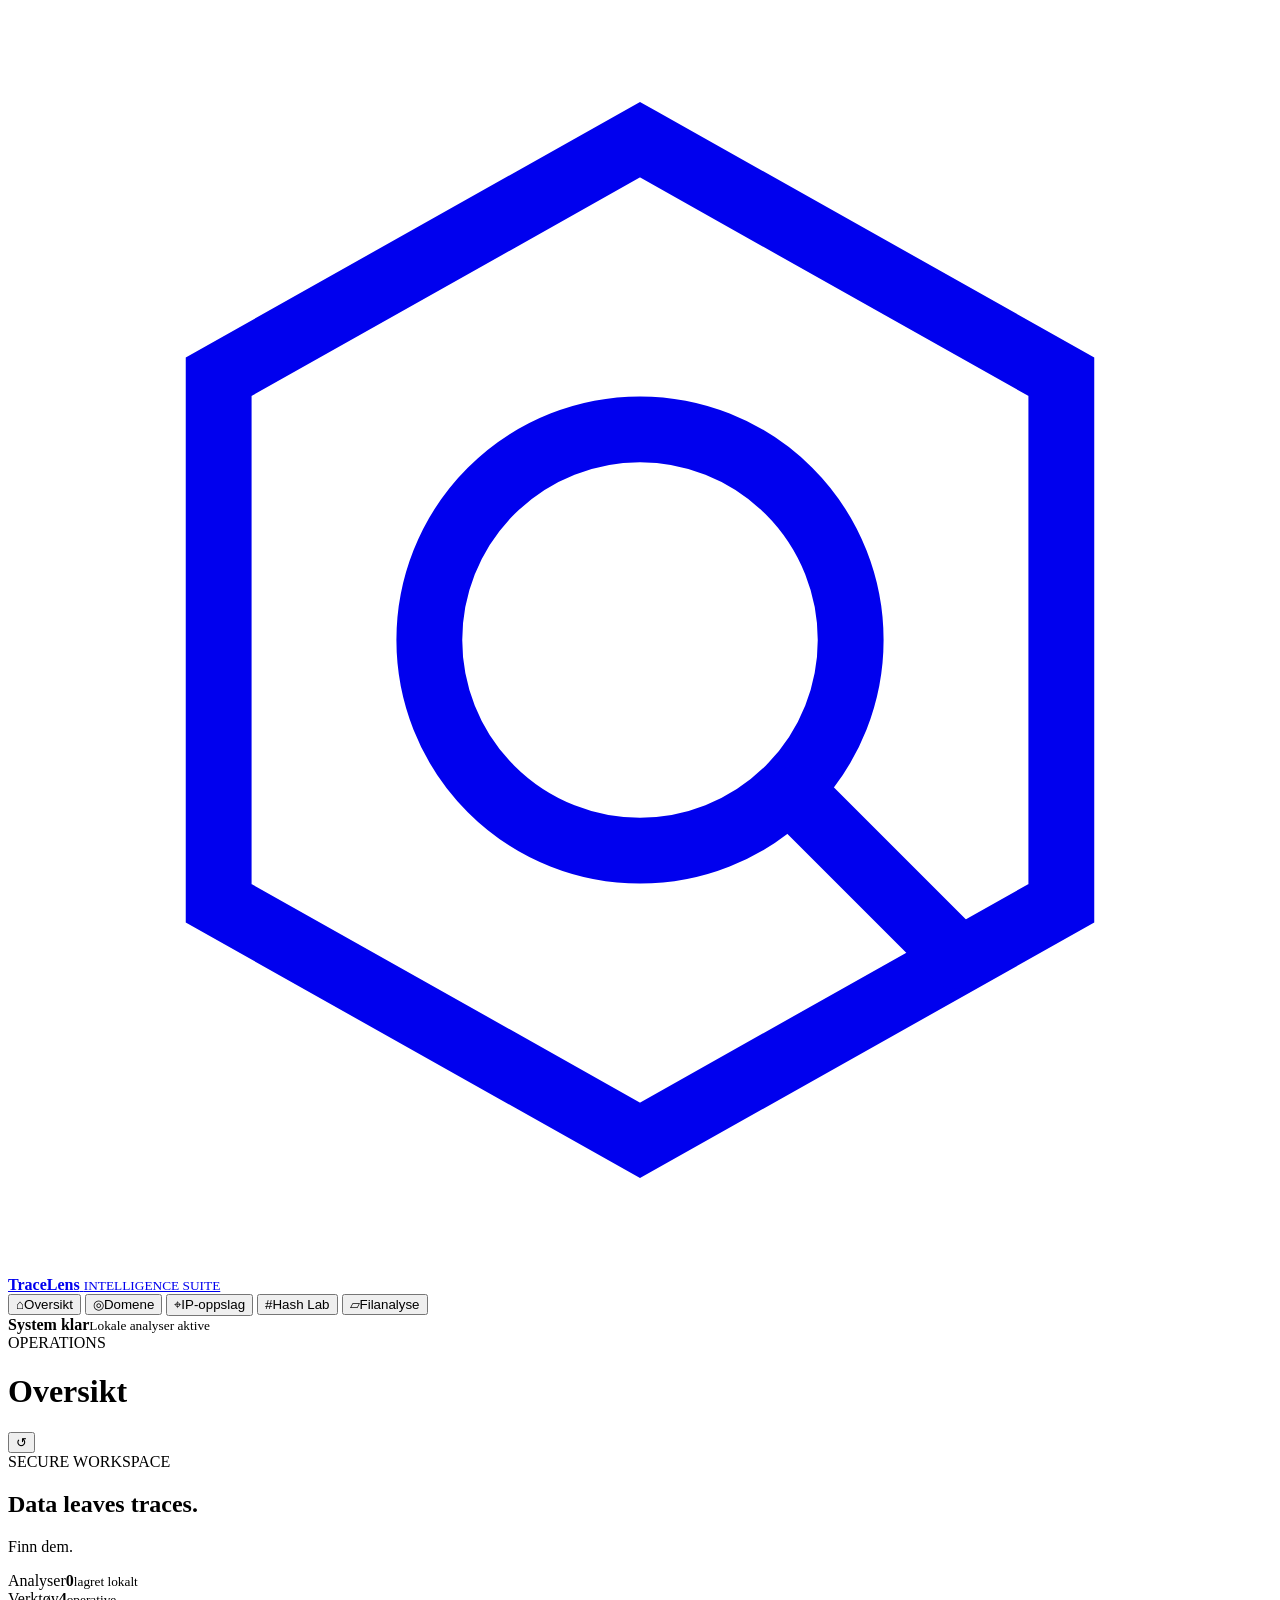
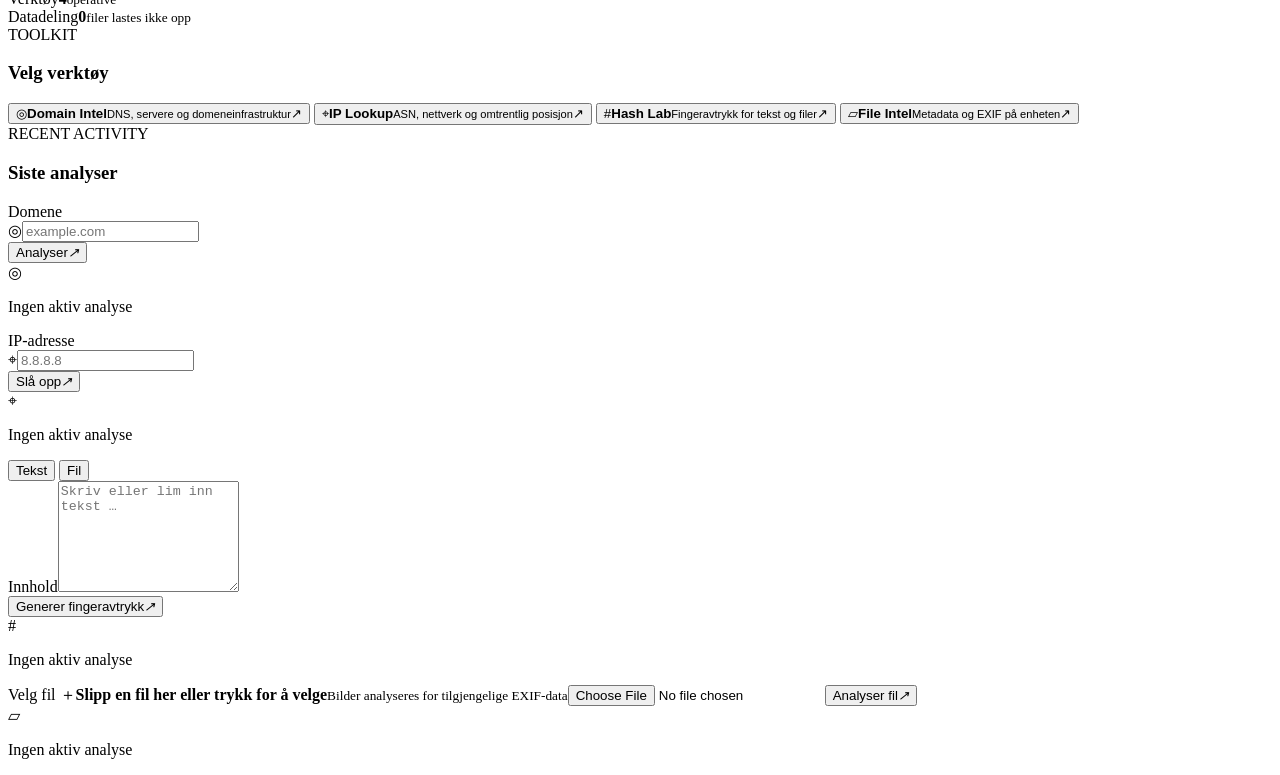
==== index.html @ b61f638b "feat: add TraceLens application shell" ====
<!doctype html>
<html lang="no">
<head>
  <meta charset="UTF-8" />
  <meta name="viewport" content="width=device-width, initial-scale=1.0, viewport-fit=cover" />
  <meta name="theme-color" content="#080b12" />
  <meta name="description" content="TraceLens – verktøy for teknisk analyse og digital etterforskning." />
  <title>TraceLens</title>
  <link rel="icon" href="assets/icon.svg" type="image/svg+xml" />
  <link rel="manifest" href="manifest.webmanifest" />
  <link rel="stylesheet" href="styles.css" />
</head>
<body>
  <div class="noise" aria-hidden="true"></div>
  <div class="app-shell">
    <aside class="sidebar">
      <a class="brand" href="#overview" aria-label="TraceLens oversikt">
        <span class="brand-mark" aria-hidden="true">
          <svg viewBox="0 0 48 48" role="img">
            <path d="M24 5 40 14v20L24 43 8 34V14L24 5Z" fill="none" stroke="currentColor" stroke-width="2.5"/>
            <circle cx="24" cy="24" r="8" fill="none" stroke="currentColor" stroke-width="2.5"/>
            <path d="m30 30 6 6" stroke="currentColor" stroke-width="2.5" stroke-linecap="round"/>
          </svg>
        </span>
        <span>
          <strong>TraceLens</strong>
          <small>INTELLIGENCE SUITE</small>
        </span>
      </a>

      <nav class="main-nav" aria-label="Hovedmeny">
        <button class="nav-item active" data-view="overview"><span class="nav-icon">⌂</span><span>Oversikt</span></button>
        <button class="nav-item" data-view="domain"><span class="nav-icon">◎</span><span>Domene</span></button>
        <button class="nav-item" data-view="ip"><span class="nav-icon">⌖</span><span>IP-oppslag</span></button>
        <button class="nav-item" data-view="hash"><span class="nav-icon">#</span><span>Hash Lab</span></button>
        <button class="nav-item" data-view="file"><span class="nav-icon">▱</span><span>Filanalyse</span></button>
      </nav>

      <div class="sidebar-footer">
        <span class="status-dot"></span>
        <div><strong>System klar</strong><small>Lokale analyser aktive</small></div>
      </div>
    </aside>

    <main class="main-content">
      <header class="topbar">
        <div><span class="eyebrow" id="viewEyebrow">OPERATIONS</span><h1 id="viewTitle">Oversikt</h1></div>
        <div class="topbar-actions">
          <button class="icon-button" id="clearHistoryButton" aria-label="Tøm historikk" title="Tøm historikk">↺</button>
          <div class="clock" id="clock" aria-label="Klokkeslett"></div>
        </div>
      </header>

      <section class="view active" id="view-overview" data-title="Oversikt" data-eyebrow="OPERATIONS">
        <div class="hero-panel">
          <div class="hero-copy">
            <span class="signal-badge"><i></i> SECURE WORKSPACE</span>
            <h2>Data leaves traces.</h2>
            <p>Finn dem.</p>
          </div>
          <div class="radar" aria-hidden="true">
            <span class="radar-ring ring-1"></span><span class="radar-ring ring-2"></span><span class="radar-ring ring-3"></span><span class="radar-sweep"></span><span class="radar-core"></span>
          </div>
        </div>

        <div class="stats-grid">
          <article class="stat-card"><span>Analyser</span><strong id="analysisCount">0</strong><small>lagret lokalt</small></article>
          <article class="stat-card"><span>Verktøy</span><strong>4</strong><small>operative</small></article>
          <article class="stat-card"><span>Datadeling</span><strong>0</strong><small>filer lastes ikke opp</small></article>
        </div>

        <div class="section-heading"><div><span class="eyebrow">TOOLKIT</span><h3>Velg verktøy</h3></div></div>
        <div class="tool-grid">
          <button class="tool-card" data-open-view="domain"><span class="tool-symbol">◎</span><span class="tool-meta"><strong>Domain Intel</strong><small>DNS, servere og domeneinfrastruktur</small></span><span class="tool-arrow">↗</span></button>
          <button class="tool-card" data-open-view="ip"><span class="tool-symbol">⌖</span><span class="tool-meta"><strong>IP Lookup</strong><small>ASN, nettverk og omtrentlig posisjon</small></span><span class="tool-arrow">↗</span></button>
          <button class="tool-card" data-open-view="hash"><span class="tool-symbol">#</span><span class="tool-meta"><strong>Hash Lab</strong><small>Fingeravtrykk for tekst og filer</small></span><span class="tool-arrow">↗</span></button>
          <button class="tool-card" data-open-view="file"><span class="tool-symbol">▱</span><span class="tool-meta"><strong>File Intel</strong><small>Metadata og EXIF på enheten</small></span><span class="tool-arrow">↗</span></button>
        </div>

        <div class="history-panel">
          <div class="section-heading compact"><div><span class="eyebrow">RECENT ACTIVITY</span><h3>Siste analyser</h3></div></div>
          <div id="historyList" class="history-list"></div>
        </div>
      </section>

      <section class="view" id="view-domain" data-title="Domain Intel" data-eyebrow="NETWORK INTELLIGENCE">
        <div class="workspace-card">
          <form id="domainForm" class="analysis-form">
            <label for="domainInput">Domene</label>
            <div class="input-row">
              <div class="input-shell"><span>◎</span><input id="domainInput" name="domain" placeholder="example.com" autocomplete="off" spellcheck="false" required /></div>
              <button class="primary-button" type="submit"><span>Analyser</span><i>↗</i></button>
            </div>
          </form>
          <div class="scan-line" aria-hidden="true"></div>
          <div id="domainResult" class="result-area empty-state"><span class="empty-symbol">◎</span><p>Ingen aktiv analyse</p></div>
        </div>
      </section>

      <section class="view" id="view-ip" data-title="IP Lookup" data-eyebrow="GEO NETWORK">
        <div class="workspace-card">
          <form id="ipForm" class="analysis-form">
            <label for="ipInput">IP-adresse</label>
            <div class="input-row">
              <div class="input-shell"><span>⌖</span><input id="ipInput" name="ip" placeholder="8.8.8.8" autocomplete="off" spellcheck="false" required /></div>
              <button class="primary-button" type="submit"><span>Slå opp</span><i>↗</i></button>
            </div>
          </form>
          <div id="ipResult" class="result-area empty-state"><span class="empty-symbol">⌖</span><p>Ingen aktiv analyse</p></div>
        </div>
      </section>

      <section class="view" id="view-hash" data-title="Hash Lab" data-eyebrow="DIGITAL FINGERPRINT">
        <div class="workspace-card">
          <div class="mode-switch" role="tablist" aria-label="Hash-kilde">
            <button class="mode-button active" type="button" data-hash-mode="text">Tekst</button>
            <button class="mode-button" type="button" data-hash-mode="file">Fil</button>
          </div>
          <form id="hashForm" class="analysis-form hash-form">
            <div id="hashTextMode"><label for="hashText">Innhold</label><textarea id="hashText" rows="7" placeholder="Skriv eller lim inn tekst …"></textarea></div>
            <div id="hashFileMode" hidden>
              <label for="hashFile">Velg fil</label>
              <label class="drop-zone" for="hashFile"><span class="drop-icon">＋</span><strong id="hashFileName">Velg fil</strong><small>Filen behandles lokalt</small><input id="hashFile" type="file" /></label>
            </div>
            <button class="primary-button wide" type="submit"><span>Generer fingeravtrykk</span><i>↗</i></button>
          </form>
          <div id="hashResult" class="result-area empty-state"><span class="empty-symbol">#</span><p>Ingen aktiv analyse</p></div>
        </div>
      </section>

      <section class="view" id="view-file" data-title="File Intel" data-eyebrow="LOCAL FORENSICS">
        <div class="workspace-card">
          <form id="fileForm" class="analysis-form">
            <label for="fileInput">Velg fil</label>
            <label class="drop-zone large" for="fileInput"><span class="drop-icon">＋</span><strong id="fileInputName">Slipp en fil her eller trykk for å velge</strong><small>Bilder analyseres for tilgjengelige EXIF-data</small><input id="fileInput" type="file" required /></label>
            <button class="primary-button wide" type="submit"><span>Analyser fil</span><i>↗</i></button>
          </form>
          <div id="fileResult" class="result-area empty-state"><span class="empty-symbol">▱</span><p>Ingen aktiv analyse</p></div>
        </div>
      </section>
    </main>
  </div>

  <div class="toast" id="toast" role="status" aria-live="polite"></div>
  <script src="app.js" defer></script>
</body>
</html>
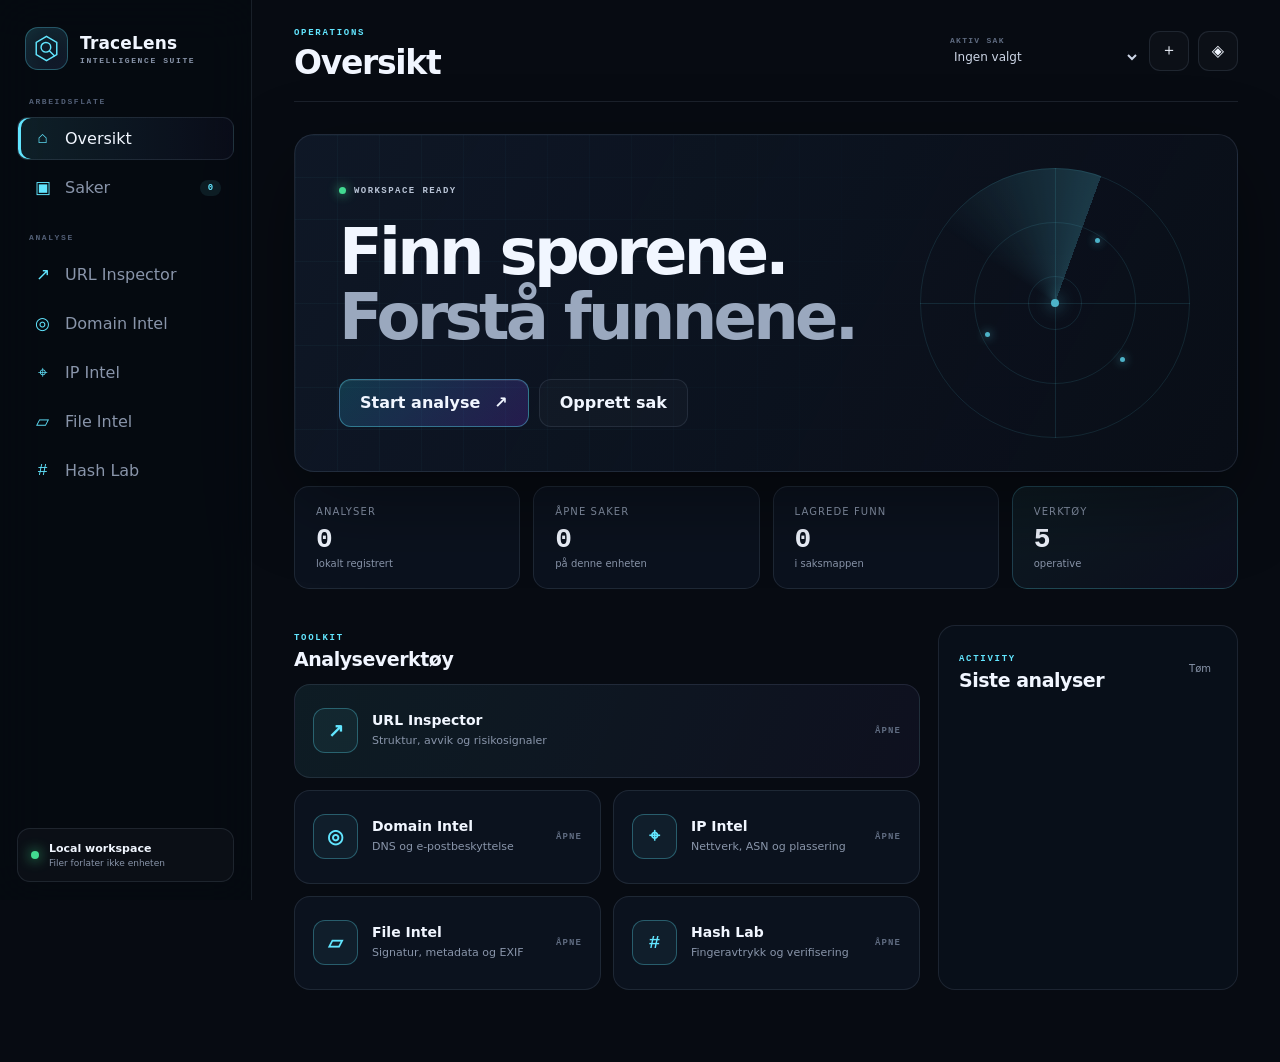
==== commit 0482583f: "feat: enable offline production app" ====
--- a/index.html
+++ b/index.html
@@ -1,147 +1,66 @@
 <!doctype html>
 <html lang="no">
 <head>
-  <meta charset="UTF-8" />
-  <meta name="viewport" content="width=device-width, initial-scale=1.0, viewport-fit=cover" />
-  <meta name="theme-color" content="#080b12" />
-  <meta name="description" content="TraceLens – verktøy for teknisk analyse og digital etterforskning." />
+  <meta charset="UTF-8">
+  <meta name="viewport" content="width=device-width,initial-scale=1,viewport-fit=cover">
+  <meta name="theme-color" content="#070b12">
   <title>TraceLens</title>
-  <link rel="icon" href="assets/icon.svg" type="image/svg+xml" />
-  <link rel="manifest" href="manifest.webmanifest" />
-  <link rel="stylesheet" href="styles.css" />
+  <style>
+    :root{color-scheme:dark;font-family:Inter,ui-sans-serif,system-ui,-apple-system,BlinkMacSystemFont,"Segoe UI",sans-serif;background:#070b12;color:#eef5ff}*{box-sizing:border-box}body{margin:0;min-height:100vh;display:grid;place-items:center;background:radial-gradient(circle at 70% 15%,rgba(99,102,241,.18),transparent 32%),radial-gradient(circle at 20% 85%,rgba(34,211,238,.12),transparent 30%),#070b12}.boot{width:min(440px,calc(100% - 40px));padding:34px;border:1px solid rgba(148,163,184,.16);border-radius:22px;background:rgba(12,18,30,.88);box-shadow:0 28px 80px rgba(0,0,0,.42);backdrop-filter:blur(22px)}.brand{display:flex;align-items:center;gap:14px}.mark{width:48px;height:48px;display:grid;place-items:center;border:1px solid rgba(103,232,249,.3);border-radius:14px;color:#67e8f9;background:rgba(103,232,249,.07);font-size:22px}.brand strong{display:block;font-size:18px}.brand small{display:block;margin-top:4px;color:#8491a8;font-size:9px;letter-spacing:.18em}.status{margin-top:34px;color:#aab6c9;font:600 11px ui-monospace,SFMono-Regular,Menlo,monospace;letter-spacing:.14em}.track{height:2px;margin-top:14px;overflow:hidden;background:rgba(148,163,184,.12)}.track i{display:block;width:42%;height:100%;background:linear-gradient(90deg,transparent,#67e8f9,transparent);animation:scan 1.2s ease-in-out infinite}.error{color:#fb7185;line-height:1.55;letter-spacing:0;font-family:inherit;font-weight:500}@keyframes scan{from{transform:translateX(-110%)}to{transform:translateX(300%)}}
+  </style>
 </head>
 <body>
-  <div class="noise" aria-hidden="true"></div>
-  <div class="app-shell">
-    <aside class="sidebar">
-      <a class="brand" href="#overview" aria-label="TraceLens oversikt">
-        <span class="brand-mark" aria-hidden="true">
-          <svg viewBox="0 0 48 48" role="img">
-            <path d="M24 5 40 14v20L24 43 8 34V14L24 5Z" fill="none" stroke="currentColor" stroke-width="2.5"/>
-            <circle cx="24" cy="24" r="8" fill="none" stroke="currentColor" stroke-width="2.5"/>
-            <path d="m30 30 6 6" stroke="currentColor" stroke-width="2.5" stroke-linecap="round"/>
-          </svg>
-        </span>
-        <span>
-          <strong>TraceLens</strong>
-          <small>INTELLIGENCE SUITE</small>
-        </span>
-      </a>
-
-      <nav class="main-nav" aria-label="Hovedmeny">
-        <button class="nav-item active" data-view="overview"><span class="nav-icon">⌂</span><span>Oversikt</span></button>
-        <button class="nav-item" data-view="domain"><span class="nav-icon">◎</span><span>Domene</span></button>
-        <button class="nav-item" data-view="ip"><span class="nav-icon">⌖</span><span>IP-oppslag</span></button>
-        <button class="nav-item" data-view="hash"><span class="nav-icon">#</span><span>Hash Lab</span></button>
-        <button class="nav-item" data-view="file"><span class="nav-icon">▱</span><span>Filanalyse</span></button>
-      </nav>
-
-      <div class="sidebar-footer">
-        <span class="status-dot"></span>
-        <div><strong>System klar</strong><small>Lokale analyser aktive</small></div>
-      </div>
-    </aside>
-
-    <main class="main-content">
-      <header class="topbar">
-        <div><span class="eyebrow" id="viewEyebrow">OPERATIONS</span><h1 id="viewTitle">Oversikt</h1></div>
-        <div class="topbar-actions">
-          <button class="icon-button" id="clearHistoryButton" aria-label="Tøm historikk" title="Tøm historikk">↺</button>
-          <div class="clock" id="clock" aria-label="Klokkeslett"></div>
-        </div>
-      </header>
-
-      <section class="view active" id="view-overview" data-title="Oversikt" data-eyebrow="OPERATIONS">
-        <div class="hero-panel">
-          <div class="hero-copy">
-            <span class="signal-badge"><i></i> SECURE WORKSPACE</span>
-            <h2>Data leaves traces.</h2>
-            <p>Finn dem.</p>
-          </div>
-          <div class="radar" aria-hidden="true">
-            <span class="radar-ring ring-1"></span><span class="radar-ring ring-2"></span><span class="radar-ring ring-3"></span><span class="radar-sweep"></span><span class="radar-core"></span>
-          </div>
-        </div>
-
-        <div class="stats-grid">
-          <article class="stat-card"><span>Analyser</span><strong id="analysisCount">0</strong><small>lagret lokalt</small></article>
-          <article class="stat-card"><span>Verktøy</span><strong>4</strong><small>operative</small></article>
-          <article class="stat-card"><span>Datadeling</span><strong>0</strong><small>filer lastes ikke opp</small></article>
-        </div>
-
-        <div class="section-heading"><div><span class="eyebrow">TOOLKIT</span><h3>Velg verktøy</h3></div></div>
-        <div class="tool-grid">
-          <button class="tool-card" data-open-view="domain"><span class="tool-symbol">◎</span><span class="tool-meta"><strong>Domain Intel</strong><small>DNS, servere og domeneinfrastruktur</small></span><span class="tool-arrow">↗</span></button>
-          <button class="tool-card" data-open-view="ip"><span class="tool-symbol">⌖</span><span class="tool-meta"><strong>IP Lookup</strong><small>ASN, nettverk og omtrentlig posisjon</small></span><span class="tool-arrow">↗</span></button>
-          <button class="tool-card" data-open-view="hash"><span class="tool-symbol">#</span><span class="tool-meta"><strong>Hash Lab</strong><small>Fingeravtrykk for tekst og filer</small></span><span class="tool-arrow">↗</span></button>
-          <button class="tool-card" data-open-view="file"><span class="tool-symbol">▱</span><span class="tool-meta"><strong>File Intel</strong><small>Metadata og EXIF på enheten</small></span><span class="tool-arrow">↗</span></button>
-        </div>
-
-        <div class="history-panel">
-          <div class="section-heading compact"><div><span class="eyebrow">RECENT ACTIVITY</span><h3>Siste analyser</h3></div></div>
-          <div id="historyList" class="history-list"></div>
-        </div>
-      </section>
-
-      <section class="view" id="view-domain" data-title="Domain Intel" data-eyebrow="NETWORK INTELLIGENCE">
-        <div class="workspace-card">
-          <form id="domainForm" class="analysis-form">
-            <label for="domainInput">Domene</label>
-            <div class="input-row">
-              <div class="input-shell"><span>◎</span><input id="domainInput" name="domain" placeholder="example.com" autocomplete="off" spellcheck="false" required /></div>
-              <button class="primary-button" type="submit"><span>Analyser</span><i>↗</i></button>
-            </div>
-          </form>
-          <div class="scan-line" aria-hidden="true"></div>
-          <div id="domainResult" class="result-area empty-state"><span class="empty-symbol">◎</span><p>Ingen aktiv analyse</p></div>
-        </div>
-      </section>
-
-      <section class="view" id="view-ip" data-title="IP Lookup" data-eyebrow="GEO NETWORK">
-        <div class="workspace-card">
-          <form id="ipForm" class="analysis-form">
-            <label for="ipInput">IP-adresse</label>
-            <div class="input-row">
-              <div class="input-shell"><span>⌖</span><input id="ipInput" name="ip" placeholder="8.8.8.8" autocomplete="off" spellcheck="false" required /></div>
-              <button class="primary-button" type="submit"><span>Slå opp</span><i>↗</i></button>
-            </div>
-          </form>
-          <div id="ipResult" class="result-area empty-state"><span class="empty-symbol">⌖</span><p>Ingen aktiv analyse</p></div>
-        </div>
-      </section>
-
-      <section class="view" id="view-hash" data-title="Hash Lab" data-eyebrow="DIGITAL FINGERPRINT">
-        <div class="workspace-card">
-          <div class="mode-switch" role="tablist" aria-label="Hash-kilde">
-            <button class="mode-button active" type="button" data-hash-mode="text">Tekst</button>
-            <button class="mode-button" type="button" data-hash-mode="file">Fil</button>
-          </div>
-          <form id="hashForm" class="analysis-form hash-form">
-            <div id="hashTextMode"><label for="hashText">Innhold</label><textarea id="hashText" rows="7" placeholder="Skriv eller lim inn tekst …"></textarea></div>
-            <div id="hashFileMode" hidden>
-              <label for="hashFile">Velg fil</label>
-              <label class="drop-zone" for="hashFile"><span class="drop-icon">＋</span><strong id="hashFileName">Velg fil</strong><small>Filen behandles lokalt</small><input id="hashFile" type="file" /></label>
-            </div>
-            <button class="primary-button wide" type="submit"><span>Generer fingeravtrykk</span><i>↗</i></button>
-          </form>
-          <div id="hashResult" class="result-area empty-state"><span class="empty-symbol">#</span><p>Ingen aktiv analyse</p></div>
-        </div>
-      </section>
-
-      <section class="view" id="view-file" data-title="File Intel" data-eyebrow="LOCAL FORENSICS">
-        <div class="workspace-card">
-          <form id="fileForm" class="analysis-form">
-            <label for="fileInput">Velg fil</label>
-            <label class="drop-zone large" for="fileInput"><span class="drop-icon">＋</span><strong id="fileInputName">Slipp en fil her eller trykk for å velge</strong><small>Bilder analyseres for tilgjengelige EXIF-data</small><input id="fileInput" type="file" required /></label>
-            <button class="primary-button wide" type="submit"><span>Analyser fil</span><i>↗</i></button>
-          </form>
-          <div id="fileResult" class="result-area empty-state"><span class="empty-symbol">▱</span><p>Ingen aktiv analyse</p></div>
-        </div>
-      </section>
-    </main>
-  </div>
-
-  <div class="toast" id="toast" role="status" aria-live="polite"></div>
-  <script src="app.js" defer></script>
+  <main class="boot" aria-live="polite">
+    <div class="brand"><span class="mark">◎</span><span><strong>TraceLens</strong><small>INTELLIGENCE SUITE</small></span></div>
+    <div class="status" id="status">INITIALISERER SIKKERT ARBEIDSOMRÅDE</div>
+    <div class="track"><i></i></div>
+  </main>
+  <script>
+  (()=>{
+    const PARTS=6;
+    const EXPECTED='d5aa22218653063356cfdead0e3858ff9f8980b47121b4f47a57c0482a9ceeeb';
+    const status=document.getElementById('status');
+    const text=bytes=>new TextDecoder().decode(bytes).replace(/\0.*$/s,'').trim();
+    const hex=buffer=>[...new Uint8Array(buffer)].map(v=>v.toString(16).padStart(2,'0')).join('');
+    function parseTar(bytes){
+      const files={};let offset=0;
+      while(offset+512<=bytes.length){
+        const header=bytes.subarray(offset,offset+512);const name=text(header.subarray(0,100));
+        if(!name)break;
+        const size=parseInt(text(header.subarray(124,136))||'0',8)||0;
+        const start=offset+512;files[name]=bytes.slice(start,start+size);
+        offset=start+Math.ceil(size/512)*512;
+      }
+      return files;
+    }
+    async function boot(){
+      try{
+        status.textContent='LASTER VERIFISERT PRODUKTPAKKE';
+        const parts=await Promise.all(Array.from({length:PARTS},(_,i)=>fetch(`bundle/chunk-${String(i).padStart(2,'0')}`,{cache:'no-cache'}).then(r=>{if(!r.ok)throw new Error(`Mangler produktdel ${i+1}`);return r.text();})));
+        const raw=atob(parts.join('').replace(/\s/g,''));
+        const packed=Uint8Array.from(raw,c=>c.charCodeAt(0));
+        const digest=hex(await crypto.subtle.digest('SHA-256',packed));
+        if(digest!==EXPECTED)throw new Error('Integritetskontrollen av produktpakken feilet');
+        if(typeof DecompressionStream==='undefined')throw new Error('Nettleseren støtter ikke sikker dekomprimering');
+        status.textContent='KLARGJØR ANALYSEVERKTØY';
+        const stream=new Blob([packed]).stream().pipeThrough(new DecompressionStream('gzip'));
+        const files=parseTar(new Uint8Array(await new Response(stream).arrayBuffer()));
+        let html=text(files['index.html']);
+        const css=text(files['styles.css']);
+        let js=text(files['app.js']);
+        const icon=text(files['assets/icon.svg']);
+        if(!html||!css||!js)throw new Error('Produktpakken er ufullstendig');
+        html=html
+          .replace(/<link rel="stylesheet" href="styles\.css"\s*\/?>(?:\s*)/i,`<style>${css.replace(/<\/style/gi,'<\\/style')}</style>`)
+          .replace(/<link rel="icon"[^>]*>/i,`<link rel="icon" href="data:image/svg+xml,${encodeURIComponent(icon)}" type="image/svg+xml">`)
+          .replace(/<script src="app\.js" defer><\/script>/i,`<script>${js.replace(/<\/script/gi,'<\\/script')}<\/script>`);
+        document.open();document.write(html);document.close();
+      }catch(error){
+        console.error(error);status.className='status error';status.textContent=`TraceLens kunne ikke starte: ${error.message}. Last siden på nytt.`;
+      }
+    }
+    boot();
+  })();
+  </script>
 </body>
 </html>
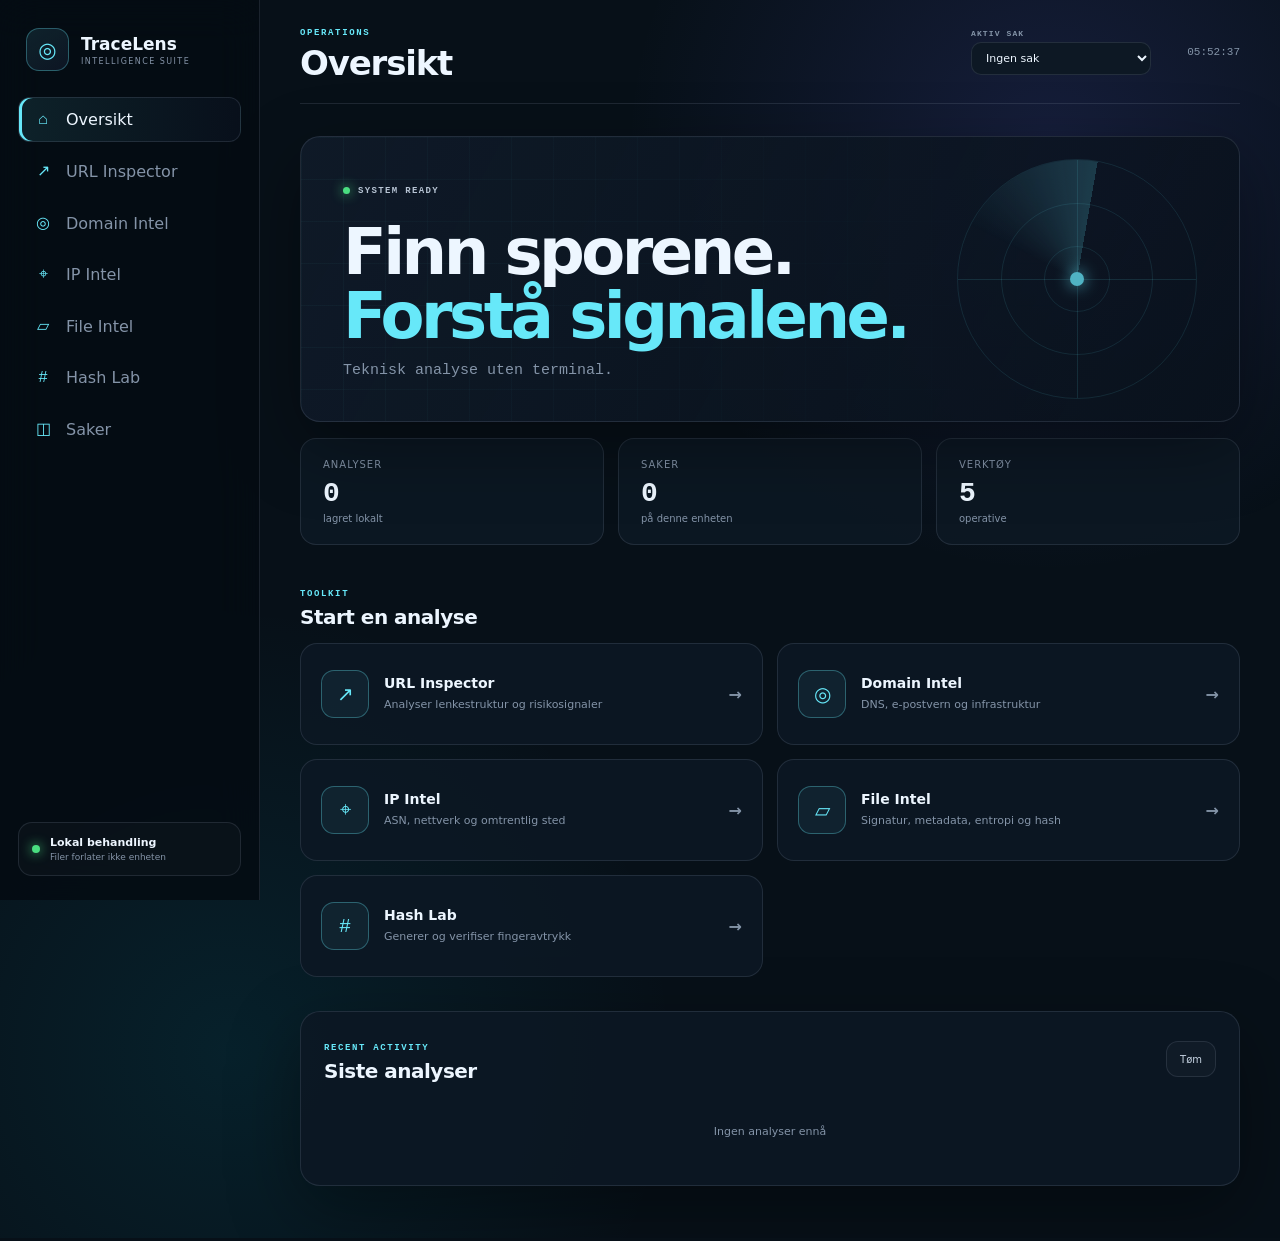
==== commit c1973ff8: "fix: replace fragile bootloader with direct app" ====
--- a/index.html
+++ b/index.html
@@ -2,65 +2,135 @@
 <html lang="no">
 <head>
   <meta charset="UTF-8">
-  <meta name="viewport" content="width=device-width,initial-scale=1,viewport-fit=cover">
-  <meta name="theme-color" content="#070b12">
+  <meta name="viewport" content="width=device-width, initial-scale=1, viewport-fit=cover">
+  <meta name="theme-color" content="#071018">
+  <meta name="description" content="TraceLens – teknisk analyse og lokal dokumentasjon.">
   <title>TraceLens</title>
-  <style>
-    :root{color-scheme:dark;font-family:Inter,ui-sans-serif,system-ui,-apple-system,BlinkMacSystemFont,"Segoe UI",sans-serif;background:#070b12;color:#eef5ff}*{box-sizing:border-box}body{margin:0;min-height:100vh;display:grid;place-items:center;background:radial-gradient(circle at 70% 15%,rgba(99,102,241,.18),transparent 32%),radial-gradient(circle at 20% 85%,rgba(34,211,238,.12),transparent 30%),#070b12}.boot{width:min(440px,calc(100% - 40px));padding:34px;border:1px solid rgba(148,163,184,.16);border-radius:22px;background:rgba(12,18,30,.88);box-shadow:0 28px 80px rgba(0,0,0,.42);backdrop-filter:blur(22px)}.brand{display:flex;align-items:center;gap:14px}.mark{width:48px;height:48px;display:grid;place-items:center;border:1px solid rgba(103,232,249,.3);border-radius:14px;color:#67e8f9;background:rgba(103,232,249,.07);font-size:22px}.brand strong{display:block;font-size:18px}.brand small{display:block;margin-top:4px;color:#8491a8;font-size:9px;letter-spacing:.18em}.status{margin-top:34px;color:#aab6c9;font:600 11px ui-monospace,SFMono-Regular,Menlo,monospace;letter-spacing:.14em}.track{height:2px;margin-top:14px;overflow:hidden;background:rgba(148,163,184,.12)}.track i{display:block;width:42%;height:100%;background:linear-gradient(90deg,transparent,#67e8f9,transparent);animation:scan 1.2s ease-in-out infinite}.error{color:#fb7185;line-height:1.55;letter-spacing:0;font-family:inherit;font-weight:500}@keyframes scan{from{transform:translateX(-110%)}to{transform:translateX(300%)}}
-  </style>
+  <link rel="icon" href="assets/icon.svg" type="image/svg+xml">
+  <link rel="manifest" href="manifest.webmanifest">
+  <link rel="stylesheet" href="styles.css">
 </head>
 <body>
-  <main class="boot" aria-live="polite">
-    <div class="brand"><span class="mark">◎</span><span><strong>TraceLens</strong><small>INTELLIGENCE SUITE</small></span></div>
-    <div class="status" id="status">INITIALISERER SIKKERT ARBEIDSOMRÅDE</div>
-    <div class="track"><i></i></div>
-  </main>
-  <script>
-  (()=>{
-    const PARTS=6;
-    const EXPECTED='d5aa22218653063356cfdead0e3858ff9f8980b47121b4f47a57c0482a9ceeeb';
-    const status=document.getElementById('status');
-    const text=bytes=>new TextDecoder().decode(bytes).replace(/\0.*$/s,'').trim();
-    const hex=buffer=>[...new Uint8Array(buffer)].map(v=>v.toString(16).padStart(2,'0')).join('');
-    function parseTar(bytes){
-      const files={};let offset=0;
-      while(offset+512<=bytes.length){
-        const header=bytes.subarray(offset,offset+512);const name=text(header.subarray(0,100));
-        if(!name)break;
-        const size=parseInt(text(header.subarray(124,136))||'0',8)||0;
-        const start=offset+512;files[name]=bytes.slice(start,start+size);
-        offset=start+Math.ceil(size/512)*512;
-      }
-      return files;
-    }
-    async function boot(){
-      try{
-        status.textContent='LASTER VERIFISERT PRODUKTPAKKE';
-        const parts=await Promise.all(Array.from({length:PARTS},(_,i)=>fetch(`bundle/chunk-${String(i).padStart(2,'0')}`,{cache:'no-cache'}).then(r=>{if(!r.ok)throw new Error(`Mangler produktdel ${i+1}`);return r.text();})));
-        const raw=atob(parts.join('').replace(/\s/g,''));
-        const packed=Uint8Array.from(raw,c=>c.charCodeAt(0));
-        const digest=hex(await crypto.subtle.digest('SHA-256',packed));
-        if(digest!==EXPECTED)throw new Error('Integritetskontrollen av produktpakken feilet');
-        if(typeof DecompressionStream==='undefined')throw new Error('Nettleseren støtter ikke sikker dekomprimering');
-        status.textContent='KLARGJØR ANALYSEVERKTØY';
-        const stream=new Blob([packed]).stream().pipeThrough(new DecompressionStream('gzip'));
-        const files=parseTar(new Uint8Array(await new Response(stream).arrayBuffer()));
-        let html=text(files['index.html']);
-        const css=text(files['styles.css']);
-        let js=text(files['app.js']);
-        const icon=text(files['assets/icon.svg']);
-        if(!html||!css||!js)throw new Error('Produktpakken er ufullstendig');
-        html=html
-          .replace(/<link rel="stylesheet" href="styles\.css"\s*\/?>(?:\s*)/i,`<style>${css.replace(/<\/style/gi,'<\\/style')}</style>`)
-          .replace(/<link rel="icon"[^>]*>/i,`<link rel="icon" href="data:image/svg+xml,${encodeURIComponent(icon)}" type="image/svg+xml">`)
-          .replace(/<script src="app\.js" defer><\/script>/i,`<script>${js.replace(/<\/script/gi,'<\\/script')}<\/script>`);
-        document.open();document.write(html);document.close();
-      }catch(error){
-        console.error(error);status.className='status error';status.textContent=`TraceLens kunne ikke starte: ${error.message}. Last siden på nytt.`;
-      }
-    }
-    boot();
-  })();
-  </script>
+  <div class="app-shell">
+    <aside class="sidebar" id="sidebar">
+      <a class="brand" href="#overview" data-view-link="overview" aria-label="TraceLens oversikt">
+        <span class="brand-mark">◎</span>
+        <span><strong>TraceLens</strong><small>INTELLIGENCE SUITE</small></span>
+      </a>
+
+      <nav class="main-nav" aria-label="Hovedmeny">
+        <button class="nav-item active" data-view="overview"><span>⌂</span>Oversikt</button>
+        <button class="nav-item" data-view="url"><span>↗</span>URL Inspector</button>
+        <button class="nav-item" data-view="domain"><span>◎</span>Domain Intel</button>
+        <button class="nav-item" data-view="ip"><span>⌖</span>IP Intel</button>
+        <button class="nav-item" data-view="file"><span>▱</span>File Intel</button>
+        <button class="nav-item" data-view="hash"><span>#</span>Hash Lab</button>
+        <button class="nav-item" data-view="cases"><span>◫</span>Saker</button>
+      </nav>
+
+      <div class="privacy-note"><i></i><div><strong>Lokal behandling</strong><small>Filer forlater ikke enheten</small></div></div>
+    </aside>
+
+    <main class="main-content">
+      <header class="topbar">
+        <button class="menu-button" id="menuButton" aria-label="Åpne meny">☰</button>
+        <div><span class="eyebrow" id="viewEyebrow">OPERATIONS</span><h1 id="viewTitle">Oversikt</h1></div>
+        <div class="top-actions">
+          <label class="case-select-wrap" for="activeCaseSelect"><span>AKTIV SAK</span><select id="activeCaseSelect"><option value="">Ingen sak</option></select></label>
+          <div class="clock" id="clock"></div>
+        </div>
+      </header>
+
+      <section class="view active" id="view-overview" data-title="Oversikt" data-eyebrow="OPERATIONS">
+        <article class="hero-panel">
+          <div class="hero-copy"><span class="signal-badge"><i></i>SYSTEM READY</span><h2>Finn sporene.<br><em>Forstå signalene.</em></h2><p>Teknisk analyse uten terminal.</p></div>
+          <div class="radar" aria-hidden="true"><span></span><span></span><span></span><i></i></div>
+        </article>
+        <div class="stats-grid">
+          <article class="stat-card"><span>Analyser</span><strong id="analysisCount">0</strong><small>lagret lokalt</small></article>
+          <article class="stat-card"><span>Saker</span><strong id="caseCount">0</strong><small>på denne enheten</small></article>
+          <article class="stat-card"><span>Verktøy</span><strong>5</strong><small>operative</small></article>
+        </div>
+        <div class="section-heading"><div><span class="eyebrow">TOOLKIT</span><h2>Start en analyse</h2></div></div>
+        <div class="tool-grid">
+          <button class="tool-card" data-open-view="url"><span class="tool-icon">↗</span><span><strong>URL Inspector</strong><small>Analyser lenkestruktur og risikosignaler</small></span><b>→</b></button>
+          <button class="tool-card" data-open-view="domain"><span class="tool-icon">◎</span><span><strong>Domain Intel</strong><small>DNS, e-postvern og infrastruktur</small></span><b>→</b></button>
+          <button class="tool-card" data-open-view="ip"><span class="tool-icon">⌖</span><span><strong>IP Intel</strong><small>ASN, nettverk og omtrentlig sted</small></span><b>→</b></button>
+          <button class="tool-card" data-open-view="file"><span class="tool-icon">▱</span><span><strong>File Intel</strong><small>Signatur, metadata, entropi og hash</small></span><b>→</b></button>
+          <button class="tool-card" data-open-view="hash"><span class="tool-icon">#</span><span><strong>Hash Lab</strong><small>Generer og verifiser fingeravtrykk</small></span><b>→</b></button>
+        </div>
+        <article class="panel history-panel"><div class="panel-head"><div><span class="eyebrow">RECENT ACTIVITY</span><h2>Siste analyser</h2></div><button class="ghost-button" id="clearHistoryButton">Tøm</button></div><div id="historyList" class="history-list"></div></article>
+      </section>
+
+      <section class="view" id="view-url" data-title="URL Inspector" data-eyebrow="LINK ANALYSIS">
+        <article class="workspace-card">
+          <form id="urlForm" class="analysis-form">
+            <label for="urlInput">Nettadresse eller lenke</label>
+            <div class="input-row"><div class="input-shell"><span>↗</span><input id="urlInput" placeholder="https://example.com/path" autocomplete="off" spellcheck="false" required></div><button class="primary-button" type="submit">Analyser</button></div>
+            <p class="form-hint">Lenken analyseres strukturelt og åpnes ikke.</p>
+          </form>
+          <div id="urlResult" class="result-area empty-state"><span>↗</span><p>Ingen aktiv analyse</p></div>
+        </article>
+      </section>
+
+      <section class="view" id="view-domain" data-title="Domain Intel" data-eyebrow="NETWORK INTELLIGENCE">
+        <article class="workspace-card">
+          <form id="domainForm" class="analysis-form">
+            <label for="domainInput">Domene</label>
+            <div class="input-row"><div class="input-shell"><span>◎</span><input id="domainInput" placeholder="example.com" autocomplete="off" spellcheck="false" required></div><button class="primary-button" type="submit">Slå opp</button></div>
+            <p class="form-hint">Oppslaget bruker Google Public DNS.</p>
+          </form>
+          <div id="domainResult" class="result-area empty-state"><span>◎</span><p>Ingen aktiv analyse</p></div>
+        </article>
+      </section>
+
+      <section class="view" id="view-ip" data-title="IP Intel" data-eyebrow="GEO NETWORK">
+        <article class="workspace-card">
+          <form id="ipForm" class="analysis-form">
+            <label for="ipInput">IP-adresse</label>
+            <div class="input-row"><div class="input-shell"><span>⌖</span><input id="ipInput" placeholder="8.8.8.8" autocomplete="off" spellcheck="false" required></div><button class="primary-button" type="submit">Slå opp</button></div>
+            <p class="form-hint">Offentlige IP-adresser slås opp via ipwho.is. Privatadresser behandles lokalt.</p>
+          </form>
+          <div id="ipResult" class="result-area empty-state"><span>⌖</span><p>Ingen aktiv analyse</p></div>
+        </article>
+      </section>
+
+      <section class="view" id="view-file" data-title="File Intel" data-eyebrow="LOCAL FORENSICS">
+        <article class="workspace-card">
+          <form id="fileForm" class="analysis-form">
+            <label for="fileInput">Velg fil</label>
+            <label class="drop-zone" for="fileInput"><span>＋</span><strong id="fileInputName">Slipp en fil her eller trykk for å velge</strong><small>Behandles lokalt i nettleseren</small><input id="fileInput" type="file" required></label>
+            <button class="primary-button wide" type="submit">Analyser fil</button>
+          </form>
+          <div id="fileResult" class="result-area empty-state"><span>▱</span><p>Ingen aktiv analyse</p></div>
+        </article>
+      </section>
+
+      <section class="view" id="view-hash" data-title="Hash Lab" data-eyebrow="DIGITAL FINGERPRINT">
+        <article class="workspace-card">
+          <div class="mode-switch"><button class="mode-button active" data-hash-mode="text" type="button">Tekst</button><button class="mode-button" data-hash-mode="file" type="button">Fil</button></div>
+          <form id="hashForm" class="analysis-form">
+            <div id="hashTextMode"><label for="hashText">Tekst</label><textarea id="hashText" rows="7" placeholder="Skriv eller lim inn tekst"></textarea></div>
+            <div id="hashFileMode" hidden><label for="hashFile">Fil</label><label class="drop-zone compact" for="hashFile"><span>＋</span><strong id="hashFileName">Velg fil</strong><small>Behandles lokalt</small><input id="hashFile" type="file"></label></div>
+            <label for="expectedHash">Forventet hash <small>(valgfritt)</small></label>
+            <div class="input-shell"><span>=</span><input id="expectedHash" placeholder="Lim inn SHA-256, SHA-384 eller SHA-1" autocomplete="off" spellcheck="false"></div>
+            <button class="primary-button wide" type="submit">Generer og kontroller</button>
+          </form>
+          <div id="hashResult" class="result-area empty-state"><span>#</span><p>Ingen aktiv analyse</p></div>
+        </article>
+      </section>
+
+      <section class="view" id="view-cases" data-title="Saker" data-eyebrow="CASE MANAGEMENT">
+        <div class="cases-layout">
+          <article class="panel case-list-panel"><div class="panel-head"><div><span class="eyebrow">LOCAL CASES</span><h2>Dine saker</h2></div><button class="primary-button small" id="newCaseButton">Ny sak</button></div><div id="caseList" class="case-list"></div></article>
+          <article class="panel case-detail-panel" id="caseDetail"><div class="empty-state tall"><span>◫</span><p>Velg eller opprett en sak</p></div></article>
+        </div>
+      </section>
+    </main>
+  </div>
+
+  <dialog id="caseDialog" class="modal"><form method="dialog" id="caseForm"><div class="modal-head"><div><span class="eyebrow">NEW CASE</span><h2>Opprett sak</h2></div><button value="cancel" class="icon-button" aria-label="Lukk">×</button></div><label for="caseTitle">Tittel</label><input id="caseTitle" maxlength="80" placeholder="Mistenkelig e-post" required><label for="caseDescription">Beskrivelse</label><textarea id="caseDescription" rows="4" maxlength="500" placeholder="Hva undersøker du?"></textarea><div class="modal-actions"><button value="cancel" class="ghost-button">Avbryt</button><button value="default" class="primary-button" id="createCaseButton">Opprett</button></div></form></dialog>
+  <div class="toast" id="toast" role="status" aria-live="polite"></div>
+  <script src="app.js" defer></script>
 </body>
 </html>
--- a/styles.css
+++ b/styles.css
@@ -0,0 +1,6 @@
+:root{
+  color-scheme:dark;--bg:#071018;--panel:#0d1824;--panel-2:#111f2e;--line:rgba(148,163,184,.16);--line-strong:rgba(103,232,249,.32);--text:#edf6ff;--muted:#8494a8;--accent:#67e8f9;--accent-2:#818cf8;--success:#4ade80;--warning:#fbbf24;--danger:#fb7185;--radius:20px;--shadow:0 24px 70px rgba(0,0,0,.35)
+}
+*{box-sizing:border-box}html{min-height:100%;background:var(--bg)}body{margin:0;min-height:100vh;font-family:Inter,ui-sans-serif,system-ui,-apple-system,BlinkMacSystemFont,"Segoe UI",sans-serif;color:var(--text);background:radial-gradient(circle at 82% 12%,rgba(99,102,241,.16),transparent 28%),radial-gradient(circle at 18% 85%,rgba(6,182,212,.1),transparent 30%),var(--bg)}button,input,textarea,select{font:inherit}button{color:inherit}.app-shell{display:grid;grid-template-columns:260px minmax(0,1fr);min-height:100vh}.sidebar{position:sticky;top:0;height:100vh;padding:24px 18px;display:flex;flex-direction:column;border-right:1px solid var(--line);background:rgba(5,12,19,.88);backdrop-filter:blur(20px);z-index:20}.brand{display:flex;align-items:center;gap:12px;padding:4px 8px 26px;color:inherit;text-decoration:none}.brand-mark{width:43px;height:43px;display:grid;place-items:center;border:1px solid var(--line-strong);border-radius:13px;color:var(--accent);background:linear-gradient(145deg,rgba(103,232,249,.11),rgba(129,140,248,.08));font-size:21px}.brand strong,.brand small{display:block}.brand strong{font-size:17px}.brand small{margin-top:3px;color:var(--muted);font-size:8px;letter-spacing:.18em}.main-nav{display:grid;gap:6px}.nav-item{display:flex;align-items:center;gap:13px;width:100%;padding:12px 14px;border:1px solid transparent;border-radius:12px;background:transparent;color:var(--muted);cursor:pointer;text-align:left;transition:.2s}.nav-item span{width:20px;color:var(--accent);font-family:ui-monospace,SFMono-Regular,Menlo,monospace;text-align:center}.nav-item:hover{color:var(--text);background:rgba(255,255,255,.035)}.nav-item.active{color:var(--text);border-color:var(--line);background:linear-gradient(90deg,rgba(103,232,249,.1),rgba(129,140,248,.04));box-shadow:inset 3px 0 var(--accent)}.privacy-note{margin-top:auto;padding:13px;display:flex;gap:10px;align-items:center;border:1px solid var(--line);border-radius:14px;background:rgba(255,255,255,.025)}.privacy-note i{width:8px;height:8px;border-radius:50%;background:var(--success);box-shadow:0 0 12px var(--success)}.privacy-note strong,.privacy-note small{display:block}.privacy-note strong{font-size:11px}.privacy-note small{margin-top:3px;color:var(--muted);font-size:9px}.main-content{min-width:0;padding:0 40px 52px}.topbar{min-height:104px;display:flex;align-items:center;justify-content:space-between;gap:18px;margin-bottom:32px;border-bottom:1px solid var(--line)}.topbar h1{margin:4px 0 0;font-size:clamp(25px,3vw,34px);letter-spacing:-.035em}.eyebrow{color:var(--accent);font:600 9px ui-monospace,SFMono-Regular,Menlo,monospace;letter-spacing:.18em}.top-actions{display:flex;align-items:center;gap:14px}.clock{min-width:75px;color:var(--muted);font:500 11px ui-monospace,SFMono-Regular,Menlo,monospace;text-align:right}.case-select-wrap{display:flex;flex-direction:column;gap:4px}.case-select-wrap span{color:var(--muted);font:600 8px ui-monospace,SFMono-Regular,Menlo,monospace;letter-spacing:.14em}.case-select-wrap select{width:180px;padding:8px 10px;border:1px solid var(--line);border-radius:10px;background:var(--panel);color:var(--text);font-size:11px}.menu-button{display:none;width:40px;height:40px;border:1px solid var(--line);border-radius:10px;background:var(--panel);cursor:pointer}.view{display:none;animation:reveal .24s ease}.view.active{display:block}@keyframes reveal{from{opacity:0;transform:translateY(5px)}to{opacity:1;transform:none}}.hero-panel{position:relative;min-height:270px;overflow:hidden;padding:42px;border:1px solid var(--line);border-radius:var(--radius);background:linear-gradient(118deg,rgba(15,26,40,.98),rgba(9,17,27,.78));box-shadow:var(--shadow);display:flex;align-items:center}.hero-panel:before{content:"";position:absolute;inset:0;background-image:linear-gradient(rgba(103,232,249,.035) 1px,transparent 1px),linear-gradient(90deg,rgba(103,232,249,.035) 1px,transparent 1px);background-size:42px 42px;mask-image:linear-gradient(to right,#000,transparent 85%)}.hero-copy{position:relative;z-index:2}.signal-badge{display:inline-flex;align-items:center;gap:8px;color:#b7c4d4;font:600 9px ui-monospace,SFMono-Regular,Menlo,monospace;letter-spacing:.15em}.signal-badge i{width:7px;height:7px;border-radius:50%;background:var(--success);box-shadow:0 0 12px var(--success)}.hero-copy h2{margin:22px 0 0;font-size:clamp(38px,5vw,64px);line-height:1;letter-spacing:-.055em}.hero-copy h2 em{color:var(--accent);font-style:normal}.hero-copy p{margin:14px 0 0;color:var(--muted);font:500 15px ui-monospace,SFMono-Regular,Menlo,monospace}.radar{position:absolute;right:42px;top:50%;width:240px;height:240px;transform:translateY(-50%);border:1px solid rgba(103,232,249,.14);border-radius:50%;opacity:.75}.radar:before,.radar:after{content:"";position:absolute;background:rgba(103,232,249,.16)}.radar:before{width:1px;top:0;bottom:0;left:50%}.radar:after{height:1px;left:0;right:0;top:50%}.radar span{position:absolute;border:1px solid rgba(103,232,249,.14);border-radius:50%}.radar span:nth-child(1){inset:18%}.radar span:nth-child(2){inset:36%}.radar span:nth-child(3){inset:47%;background:var(--accent);box-shadow:0 0 16px var(--accent)}.radar i{position:absolute;inset:0;border-radius:50%;background:conic-gradient(from 10deg,transparent 0 285deg,rgba(103,232,249,.25));animation:spin 5s linear infinite}@keyframes spin{to{transform:rotate(360deg)}}.stats-grid{display:grid;grid-template-columns:repeat(3,1fr);gap:14px;margin-top:16px}.stat-card{padding:20px 22px;border:1px solid var(--line);border-radius:16px;background:rgba(13,24,36,.88)}.stat-card span,.stat-card small{display:block;color:var(--muted)}.stat-card span{font-size:10px;text-transform:uppercase;letter-spacing:.1em}.stat-card strong{display:block;margin:8px 0 4px;font:600 28px ui-monospace,SFMono-Regular,Menlo,monospace}.stat-card small{font-size:10px}.section-heading{margin:36px 0 14px}.section-heading h2,.panel-head h2{margin:5px 0 0;font-size:20px;letter-spacing:-.025em}.tool-grid{display:grid;grid-template-columns:repeat(2,minmax(0,1fr));gap:14px}.tool-card{display:grid;grid-template-columns:48px 1fr auto;align-items:center;gap:15px;min-height:102px;padding:20px;border:1px solid var(--line);border-radius:17px;background:rgba(13,24,36,.9);text-align:left;cursor:pointer;transition:.2s}.tool-card:hover{transform:translateY(-2px);border-color:var(--line-strong);background:var(--panel-2)}.tool-icon{width:48px;height:48px;display:grid;place-items:center;border:1px solid var(--line-strong);border-radius:13px;color:var(--accent);background:rgba(103,232,249,.06);font:500 20px ui-monospace,SFMono-Regular,Menlo,monospace}.tool-card strong,.tool-card small{display:block}.tool-card strong{font-size:14px}.tool-card small{margin-top:6px;color:var(--muted);font-size:11px;line-height:1.4}.tool-card b{color:var(--muted)}.panel,.workspace-card{border:1px solid var(--line);border-radius:var(--radius);background:rgba(13,24,36,.9);box-shadow:var(--shadow)}.history-panel{margin-top:34px;padding:23px}.panel-head{display:flex;align-items:center;justify-content:space-between;gap:14px;margin-bottom:18px}.history-list,.case-list{display:grid;gap:8px}.history-item{display:grid;grid-template-columns:36px 1fr auto;gap:11px;align-items:center;padding:11px 12px;border-radius:11px;background:rgba(255,255,255,.025)}.history-item .history-icon{width:34px;height:34px;display:grid;place-items:center;border:1px solid var(--line);border-radius:9px;color:var(--accent)}.history-item strong,.history-item small{display:block}.history-item strong{font-size:11px;white-space:nowrap;overflow:hidden;text-overflow:ellipsis}.history-item small,.history-time{color:var(--muted);font-size:9px}.history-item small{margin-top:4px}.history-empty{padding:24px 0;color:var(--muted);font-size:11px;text-align:center}.workspace-card{position:relative;max-width:1060px;min-height:520px;margin:0 auto;padding:30px;overflow:hidden}.analysis-form>label,.analysis-form>div>label{display:block;margin:0 0 10px;color:#b8c5d4;font-size:11px;font-weight:650}.analysis-form label small{color:var(--muted);font-weight:400}.input-row{display:grid;grid-template-columns:minmax(0,1fr) auto;gap:10px}.input-shell{min-height:52px;display:flex;align-items:center;gap:12px;padding:0 14px;border:1px solid var(--line);border-radius:13px;background:rgba(3,9,15,.48);transition:.2s}.input-shell:focus-within{border-color:rgba(103,232,249,.55);box-shadow:0 0 0 3px rgba(103,232,249,.06)}.input-shell span{color:var(--accent);font-family:ui-monospace,SFMono-Regular,Menlo,monospace}.input-shell input{width:100%;border:0;outline:0;background:transparent;color:var(--text);font:13px ui-monospace,SFMono-Regular,Menlo,monospace}.input-shell input::placeholder,textarea::placeholder{color:#536276}.primary-button,.ghost-button,.icon-button{border-radius:12px;cursor:pointer;transition:.18s}.primary-button{min-height:52px;padding:0 21px;border:1px solid rgba(103,232,249,.38);background:linear-gradient(135deg,rgba(34,211,238,.2),rgba(99,102,241,.23));font-weight:700}.primary-button:hover{transform:translateY(-1px);border-color:rgba(103,232,249,.7)}.primary-button:disabled{opacity:.5;cursor:wait;transform:none}.primary-button.wide{width:100%;margin-top:14px}.primary-button.small{min-height:38px;padding:0 14px;font-size:11px}.ghost-button{min-height:36px;padding:0 13px;border:1px solid var(--line);background:rgba(255,255,255,.025);color:#c6d3e2;font-size:10px}.ghost-button:hover{border-color:var(--line-strong)}.icon-button{width:38px;height:38px;border:1px solid var(--line);background:rgba(255,255,255,.025);font-size:20px}.form-hint{margin:10px 0 0;color:var(--muted);font-size:10px}.result-area{min-height:330px;margin-top:28px;padding-top:28px;border-top:1px solid var(--line)}.empty-state{display:grid;place-items:center;align-content:center;gap:10px;color:var(--muted);text-align:center}.empty-state>span{font:300 42px ui-monospace,SFMono-Regular,Menlo,monospace;color:#425369}.empty-state p{margin:0;font-size:11px}.empty-state.tall{min-height:400px}.loading-state{min-height:250px;display:grid;place-items:center;align-content:center;gap:14px;color:var(--muted);font:600 10px ui-monospace,SFMono-Regular,Menlo,monospace;letter-spacing:.15em}.loader{width:36px;height:36px;border:2px solid rgba(103,232,249,.14);border-top-color:var(--accent);border-radius:50%;animation:spin .8s linear infinite}.error-panel{padding:18px;border:1px solid rgba(251,113,133,.24);border-radius:14px;background:rgba(251,113,133,.055)}.error-panel strong{color:var(--danger);font-size:12px}.error-panel p{margin:8px 0 0;color:#c6d0dd;font-size:11px;line-height:1.5}.result-header{display:flex;align-items:flex-start;justify-content:space-between;gap:16px;margin-bottom:18px}.result-target span{color:var(--muted);font:600 8px ui-monospace,SFMono-Regular,Menlo,monospace;letter-spacing:.16em}.result-target h2{margin:6px 0 0;font-size:clamp(19px,3vw,28px);word-break:break-word}.status-pill{display:inline-flex;align-items:center;gap:6px;padding:7px 10px;border:1px solid var(--line);border-radius:999px;font:700 9px ui-monospace,SFMono-Regular,Menlo,monospace;letter-spacing:.08em}.status-pill.low{color:var(--success);border-color:rgba(74,222,128,.24);background:rgba(74,222,128,.06)}.status-pill.medium{color:var(--warning);border-color:rgba(251,191,36,.25);background:rgba(251,191,36,.06)}.status-pill.high{color:var(--danger);border-color:rgba(251,113,133,.25);background:rgba(251,113,133,.06)}.result-actions{display:flex;flex-wrap:wrap;gap:8px;margin:0 0 18px}.data-grid{display:grid;grid-template-columns:repeat(2,minmax(0,1fr));gap:10px}.data-card{min-width:0;padding:15px;border:1px solid var(--line);border-radius:13px;background:rgba(3,9,15,.34)}.data-card.wide{grid-column:1/-1}.data-card span{display:block}.data-label{color:var(--muted);font-size:9px;text-transform:uppercase;letter-spacing:.1em}.data-value{margin-top:7px;color:#e7f1fb;font:500 11px/1.55 ui-monospace,SFMono-Regular,Menlo,monospace;word-break:break-word}.finding-list,.record-groups,.hash-list{display:grid;gap:9px;margin-top:16px}.finding{display:grid;grid-template-columns:10px 1fr;gap:11px;padding:13px;border:1px solid var(--line);border-radius:12px;background:rgba(255,255,255,.02)}.finding i{width:8px;height:8px;margin-top:4px;border-radius:50%;background:var(--success)}.finding.warn i{background:var(--warning)}.finding.danger i{background:var(--danger)}.finding strong,.finding small{display:block}.finding strong{font-size:11px}.finding small{margin-top:5px;color:var(--muted);font-size:10px;line-height:1.45}.record-group{margin-top:15px;border:1px solid var(--line);border-radius:13px;overflow:hidden}.record-title{display:flex;justify-content:space-between;padding:11px 13px;background:rgba(255,255,255,.025);font:700 10px ui-monospace,SFMono-Regular,Menlo,monospace}.record-title span{color:var(--accent)}.record-row{display:grid;grid-template-columns:86px minmax(0,1fr);gap:12px;padding:11px 13px;border-top:1px solid var(--line);font:10px/1.5 ui-monospace,SFMono-Regular,Menlo,monospace}.record-row small{color:var(--muted)}.record-row code{word-break:break-all;color:#dce9f6}.hash-row{display:grid;grid-template-columns:70px minmax(0,1fr) auto;gap:10px;align-items:center;padding:12px;border:1px solid var(--line);border-radius:12px;background:rgba(3,9,15,.34)}.hash-row>span{color:var(--muted);font-size:9px}.hash-row code{overflow:hidden;text-overflow:ellipsis;color:#dce9f6;font-size:9px}.copy-button{width:32px;height:32px;border:1px solid var(--line);border-radius:9px;background:rgba(255,255,255,.025);cursor:pointer}.match-banner{margin:14px 0;padding:13px;border:1px solid rgba(74,222,128,.22);border-radius:12px;background:rgba(74,222,128,.06);color:var(--success);font-size:11px}.match-banner.no{border-color:rgba(251,113,133,.22);background:rgba(251,113,133,.06);color:var(--danger)}textarea,.modal input,.modal textarea{width:100%;padding:13px;border:1px solid var(--line);border-radius:12px;outline:0;background:rgba(3,9,15,.5);color:var(--text);resize:vertical}.analysis-form textarea{margin-bottom:14px}.drop-zone{min-height:170px;display:grid;place-items:center;align-content:center;gap:7px;padding:24px;border:1px dashed rgba(103,232,249,.32);border-radius:16px;background:rgba(103,232,249,.025);cursor:pointer;text-align:center}.drop-zone.compact{min-height:120px}.drop-zone.dragover{border-color:var(--accent);background:rgba(103,232,249,.07)}.drop-zone>span{color:var(--accent);font-size:28px}.drop-zone strong{font-size:12px}.drop-zone small{color:var(--muted);font-size:10px}.drop-zone input{display:none}.mode-switch{display:inline-flex;margin-bottom:20px;padding:4px;border:1px solid var(--line);border-radius:12px;background:rgba(3,9,15,.35)}.mode-button{padding:8px 16px;border:0;border-radius:9px;background:transparent;color:var(--muted);cursor:pointer;font-size:10px}.mode-button.active{background:rgba(103,232,249,.1);color:var(--text)}.cases-layout{display:grid;grid-template-columns:minmax(280px,.8fr) minmax(0,1.6fr);gap:16px}.case-list-panel,.case-detail-panel{min-height:560px;padding:22px}.case-item{padding:14px;border:1px solid var(--line);border-radius:12px;background:rgba(255,255,255,.02);cursor:pointer;transition:.18s}.case-item:hover,.case-item.active{border-color:var(--line-strong);background:rgba(103,232,249,.045)}.case-item strong,.case-item small{display:block}.case-item strong{font-size:12px}.case-item small{margin-top:6px;color:var(--muted);font-size:9px}.case-meta{display:flex;gap:8px;flex-wrap:wrap;margin-top:10px}.case-meta span{padding:4px 7px;border-radius:999px;background:rgba(255,255,255,.04);color:var(--muted);font-size:8px}.case-description{color:#afbdcd;font-size:11px;line-height:1.55}.case-tools{display:flex;flex-wrap:wrap;gap:8px;margin:16px 0}.case-notes label{display:block;margin-bottom:8px;color:var(--muted);font-size:10px}.finding-card{position:relative;padding:14px 42px 14px 14px;border:1px solid var(--line);border-radius:12px;background:rgba(255,255,255,.02)}.finding-card+ .finding-card{margin-top:8px}.finding-card strong,.finding-card small{display:block}.finding-card strong{font-size:11px}.finding-card small{margin-top:5px;color:var(--muted);font-size:9px}.remove-finding{position:absolute;right:8px;top:8px;width:28px;height:28px;border:0;border-radius:8px;background:transparent;color:var(--muted);cursor:pointer}.remove-finding:hover{background:rgba(251,113,133,.08);color:var(--danger)}.modal{width:min(520px,calc(100% - 28px));padding:0;border:1px solid var(--line);border-radius:20px;background:#0d1824;color:var(--text);box-shadow:0 30px 100px rgba(0,0,0,.58)}.modal::backdrop{background:rgba(2,6,10,.72);backdrop-filter:blur(5px)}.modal form{padding:24px}.modal-head{display:flex;justify-content:space-between;align-items:flex-start;margin-bottom:20px}.modal-head h2{margin:5px 0 0}.modal label{display:block;margin:14px 0 8px;color:#b8c5d4;font-size:11px}.modal-actions{display:flex;justify-content:flex-end;gap:8px;margin-top:20px}.toast{position:fixed;left:50%;bottom:24px;z-index:100;transform:translate(-50%,20px);padding:10px 14px;border:1px solid var(--line-strong);border-radius:11px;background:#102131;color:#eaf6ff;font-size:10px;opacity:0;pointer-events:none;transition:.2s}.toast.show{opacity:1;transform:translate(-50%,0)}
+@media(max-width:900px){.app-shell{grid-template-columns:1fr}.sidebar{position:fixed;left:0;top:0;width:270px;transform:translateX(-105%);transition:.22s;box-shadow:30px 0 80px rgba(0,0,0,.4)}.sidebar.open{transform:none}.main-content{padding:0 20px 38px}.menu-button{display:block}.topbar{min-height:86px;margin-bottom:22px}.clock{display:none}.hero-panel{padding:30px;min-height:250px}.radar{right:-80px;opacity:.35}.cases-layout{grid-template-columns:1fr}.case-list-panel,.case-detail-panel{min-height:auto}}
+@media(max-width:620px){.main-content{padding:0 14px 32px}.topbar{gap:10px}.topbar h1{font-size:23px}.case-select-wrap{display:none}.hero-panel{padding:26px 22px}.hero-copy h2{font-size:37px}.stats-grid{grid-template-columns:1fr}.tool-grid{grid-template-columns:1fr}.workspace-card{padding:20px;min-height:500px}.input-row{grid-template-columns:1fr}.input-row .primary-button{width:100%}.data-grid{grid-template-columns:1fr}.data-card.wide{grid-column:auto}.result-header{flex-direction:column}.hash-row{grid-template-columns:1fr auto}.hash-row>span{grid-column:1/-1}.hash-row code{white-space:normal;word-break:break-all}.record-row{grid-template-columns:1fr}.panel-head{align-items:flex-start}}
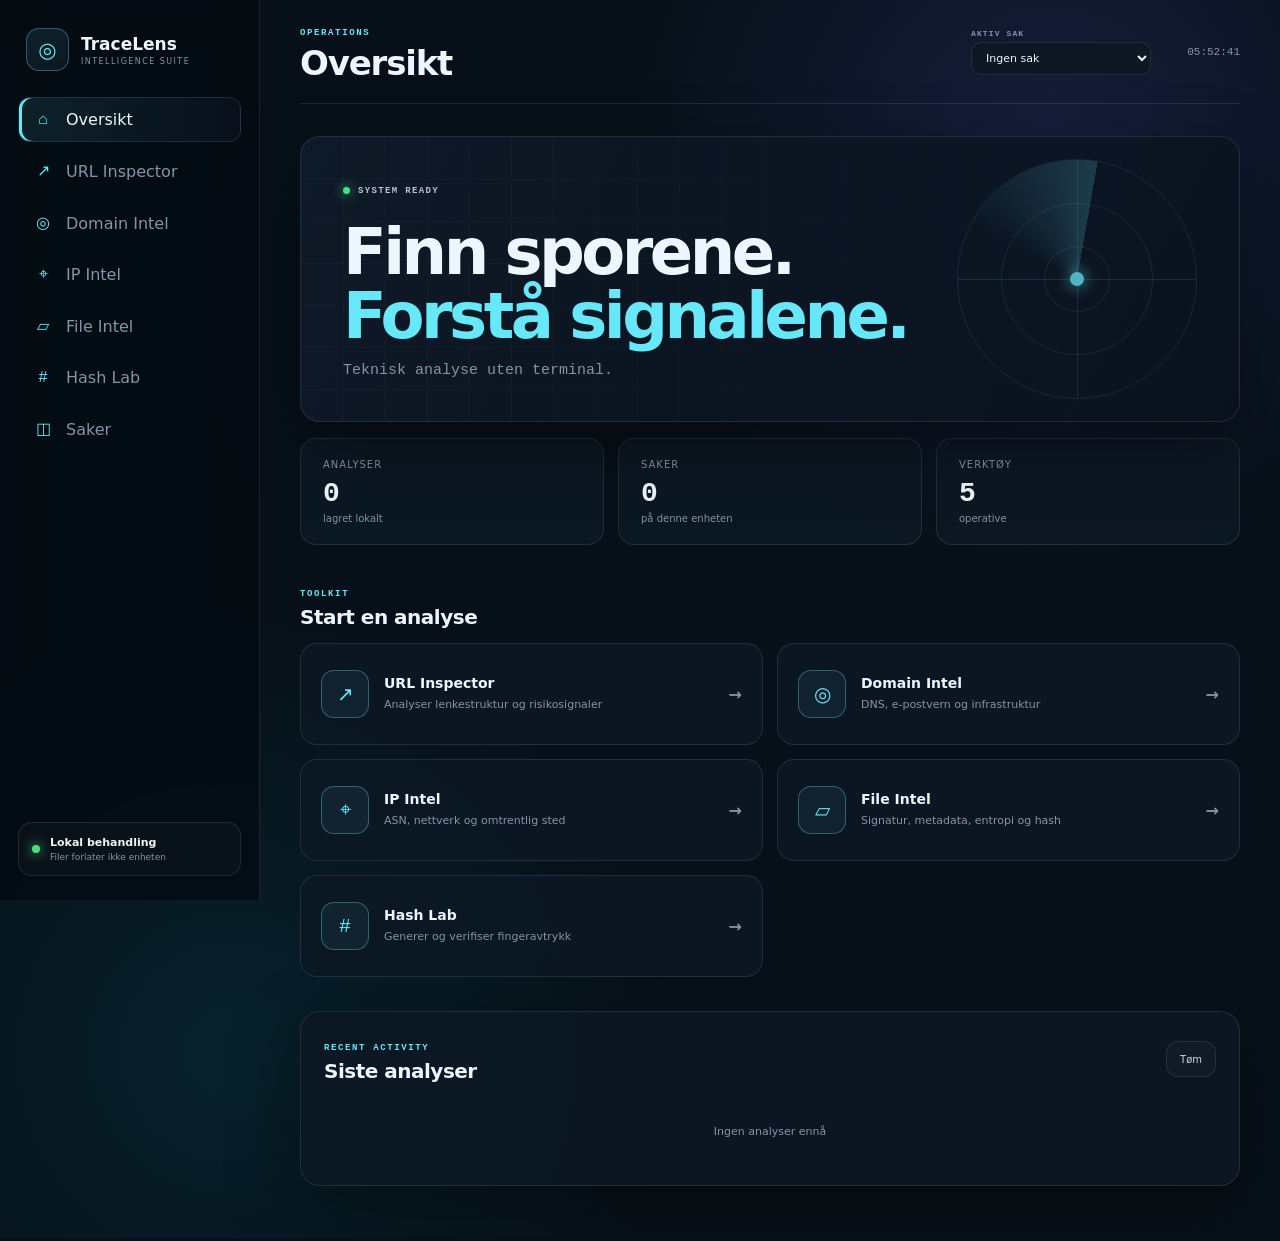
==== commit 5c944833: "feat: load explanatory reports in the app" ====
--- a/index.html
+++ b/index.html
@@ -9,6 +9,7 @@
   <link rel="icon" href="assets/icon.svg" type="image/svg+xml">
   <link rel="manifest" href="manifest.webmanifest">
   <link rel="stylesheet" href="styles.css">
+  <link rel="stylesheet" href="reports.css">
 </head>
 <body>
   <div class="app-shell">
@@ -132,5 +133,8 @@
   <dialog id="caseDialog" class="modal"><form method="dialog" id="caseForm"><div class="modal-head"><div><span class="eyebrow">NEW CASE</span><h2>Opprett sak</h2></div><button value="cancel" class="icon-button" aria-label="Lukk">×</button></div><label for="caseTitle">Tittel</label><input id="caseTitle" maxlength="80" placeholder="Mistenkelig e-post" required><label for="caseDescription">Beskrivelse</label><textarea id="caseDescription" rows="4" maxlength="500" placeholder="Hva undersøker du?"></textarea><div class="modal-actions"><button value="cancel" class="ghost-button">Avbryt</button><button value="default" class="primary-button" id="createCaseButton">Opprett</button></div></form></dialog>
   <div class="toast" id="toast" role="status" aria-live="polite"></div>
   <script src="app.js" defer></script>
+  <script src="reports-core.js" defer></script>
+  <script src="reports-ui.js" defer></script>
+  <script src="reports-export.js" defer></script>
 </body>
 </html>
--- a/reports.css
+++ b/reports.css
@@ -0,0 +1 @@
+.explanation-report{margin:0 0 20px;padding:20px;border:1px solid rgba(74,222,128,.22);border-left:4px solid var(--success);border-radius:16px;background:linear-gradient(135deg,rgba(74,222,128,.07),rgba(3,9,15,.28))}.explanation-report.medium{border-color:rgba(251,191,36,.22);border-left-color:var(--warning);background:linear-gradient(135deg,rgba(251,191,36,.07),rgba(3,9,15,.28))}.explanation-report.high{border-color:rgba(251,113,133,.24);border-left-color:var(--danger);background:linear-gradient(135deg,rgba(251,113,133,.075),rgba(3,9,15,.28))}.report-heading{display:flex;align-items:flex-start;justify-content:space-between;gap:14px}.report-heading span,.technical-heading span{display:block;color:var(--accent);font:700 8px ui-monospace,SFMono-Regular,Menlo,monospace;letter-spacing:.16em}.report-heading h3{margin:5px 0 0;font-size:18px;letter-spacing:-.02em}.report-summary{margin:16px 0;color:#edf6ff;font-size:14px;line-height:1.65}.report-columns{display:grid;grid-template-columns:repeat(2,minmax(0,1fr));gap:12px}.report-columns>div{padding:14px;border:1px solid var(--line);border-radius:12px;background:rgba(3,9,15,.28)}.report-columns h4{margin:0 0 9px;font-size:11px}.report-columns ul,.report-limitations ul{margin:0;padding-left:18px;color:#b8c7d8;font-size:11px;line-height:1.6}.report-columns li+li,.report-limitations li+li{margin-top:6px}.report-limitations{margin-top:12px;padding:12px 14px;border:1px solid var(--line);border-radius:12px;background:rgba(3,9,15,.22)}.report-limitations summary{cursor:pointer;color:#aebdce;font-size:10px;font-weight:700}.report-limitations ul{margin-top:10px}.technical-heading{display:flex;align-items:end;justify-content:space-between;gap:12px;margin:24px 0 10px;padding-top:18px;border-top:1px solid var(--line)}.technical-heading small{color:var(--muted);font-size:9px}@media(max-width:620px){.explanation-report{padding:16px}.report-heading{flex-direction:column}.report-columns{grid-template-columns:1fr}.report-heading .ghost-button{width:100%}.technical-heading{align-items:flex-start;flex-direction:column;gap:4px}}
